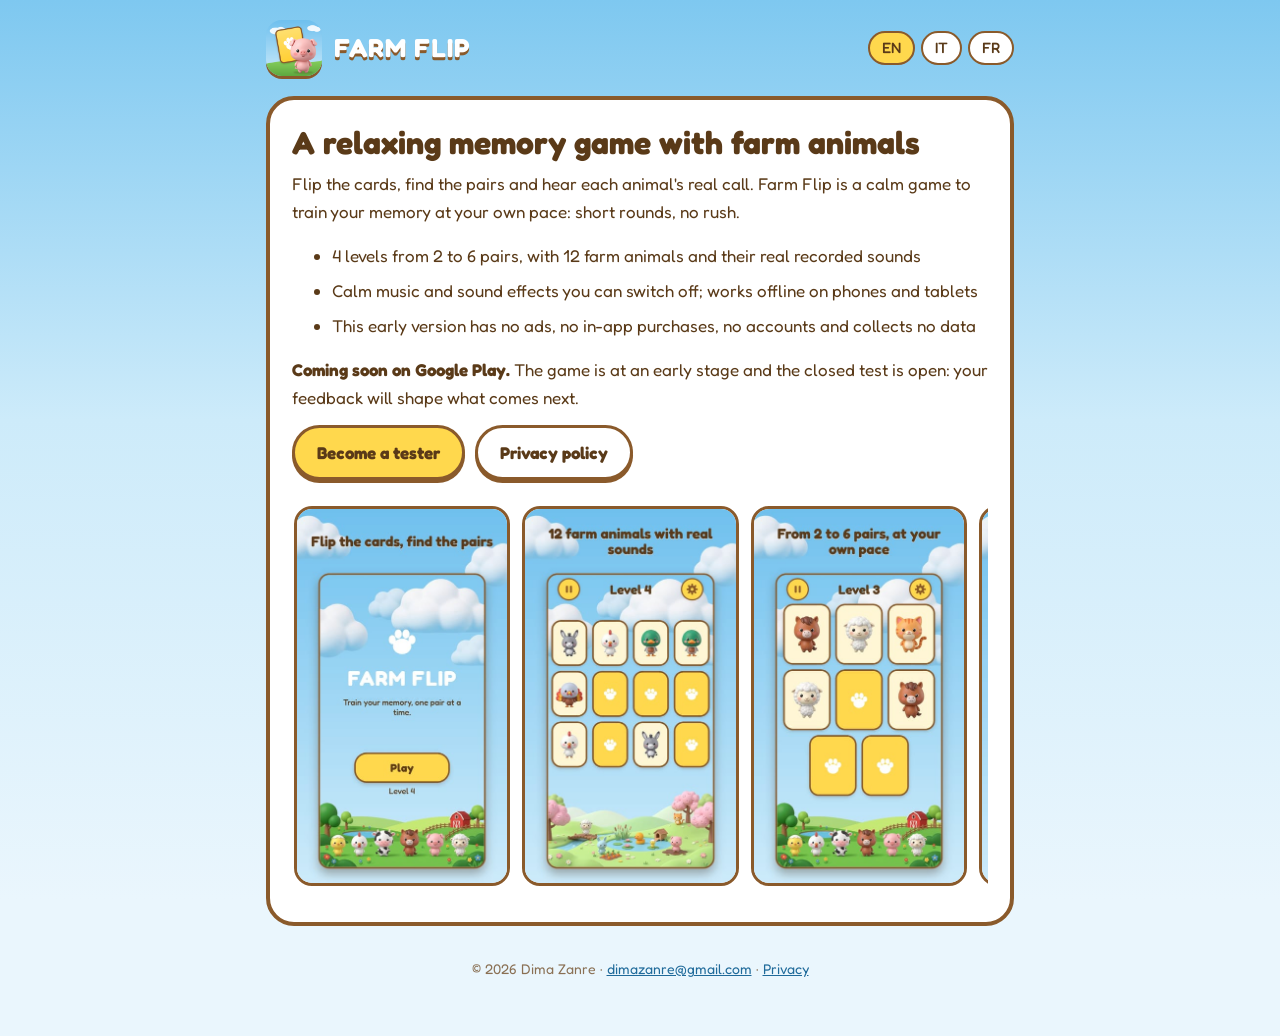
==== farm-flip/index.html @ 9ae6d058 "Farm Flip: sito con privacy policy e pagina per i tester Co-Authored-By: Claude Opus 5.5 <noreply@an" ====
<!doctype html>
<html lang="en">
  <head>
    <meta charset="utf-8" />
    <meta name="viewport" content="width=device-width, initial-scale=1" />
    <title>Farm Flip — relaxing memory game with farm animals</title>
    <meta
      name="description"
      content="Farm Flip is a relaxing memory game: find the pairs of farm animals and train your memory at your own pace. This early version has no ads, no in-app purchases and collects no data."
    />
    <meta property="og:type" content="website" />
    <meta property="og:title" content="Farm Flip — relaxing memory game with farm animals" />
    <meta
      property="og:description"
      content="Flip the cards, find the pairs and train your memory at your own pace."
    />
    <meta
      property="og:image"
      content="https://dimainc26.github.io/farm-flip/assets/og-testers.png"
    />
    <meta property="og:url" content="https://dimainc26.github.io/farm-flip/" />
    <link rel="icon" href="assets/icon-192.png" />
    <link rel="stylesheet" href="assets/site.css" />
  </head>
  <body>
    <div class="wrap">
      <header class="top">
        <a class="home" href="./" data-internal>
          <img src="assets/icon-192.png" alt="" />
          <span class="brand">FARM FLIP</span>
        </a>
        <nav class="langs" aria-label="Language">
          <button type="button" value="en">EN</button>
          <button type="button" value="it">IT</button>
          <button type="button" value="fr">FR</button>
        </nav>
      </header>

      <!-- ============================================================ ENGLISH -->
      <article class="card" data-lang="en" lang="en">
        <h1>A relaxing memory game with farm animals</h1>
        <p>
          Flip the cards, find the pairs and hear each animal's real call. Farm Flip is a calm game
          to train your memory at your own pace: short rounds, no rush.
        </p>
        <ul>
          <li>4 levels from 2 to 6 pairs, with 12 farm animals and their real recorded sounds</li>
          <li>
            Calm music and sound effects you can switch off; works offline on phones and tablets
          </li>
          <li>
            This early version has no ads, no in-app purchases, no accounts and collects no data
          </li>
        </ul>
        <p>
          <strong>Coming soon on Google Play.</strong> The game is at an early stage and the closed
          test is open: your feedback will shape what comes next.
        </p>
        <a class="btn" href="test/" data-internal>Become a tester</a>
        <a class="btn secondary" href="privacy/" data-internal>Privacy policy</a>
        <div class="shots">
          <img src="assets/screens/en/01.jpg" alt="Home screen with the farm animals" />
          <img src="assets/screens/en/02.jpg" alt="Level 4 with twelve cards" />
          <img src="assets/screens/en/03.jpg" alt="Level 3 on the farm" />
          <img src="assets/screens/en/04.jpg" alt="Level complete screen" />
        </div>
      </article>

      <!-- ============================================================ ITALIANO -->
      <article class="card" data-lang="it" lang="it">
        <h1>Un memory rilassante con gli animali della fattoria</h1>
        <p>
          Gira le carte, trova le coppie e ascolta il verso vero di ogni animale. Farm Flip è un
          gioco tranquillo per allenare la memoria con i tuoi tempi: partite brevi, nessuna fretta.
        </p>
        <ul>
          <li>
            4 livelli da 2 a 6 coppie, con 12 animali della fattoria e i loro versi registrati dal
            vero
          </li>
          <li>
            Musica tranquilla ed effetti sonori che puoi disattivare; funziona offline su telefono e
            tablet
          </li>
          <li>
            In questa prima versione: niente pubblicità, niente acquisti in-app, nessun account,
            nessun dato raccolto
          </li>
        </ul>
        <p>
          <strong>Presto su Google Play.</strong> Il gioco è ai primi passi e il test chiuso è
          aperto: i tuoi commenti decideranno come crescerà.
        </p>
        <a class="btn" href="test/" data-internal>Diventa tester</a>
        <a class="btn secondary" href="privacy/" data-internal>Informativa sulla privacy</a>
        <div class="shots">
          <img src="assets/screens/it/01.jpg" alt="Schermata iniziale con gli animali" />
          <img src="assets/screens/it/02.jpg" alt="Livello 4 con dodici carte" />
          <img src="assets/screens/it/03.jpg" alt="Livello 3 nella fattoria" />
          <img src="assets/screens/it/04.jpg" alt="Schermata di fine livello" />
        </div>
      </article>

      <!-- ============================================================ FRANÇAIS -->
      <article class="card" data-lang="fr" lang="fr">
        <h1>Un memory relaxant avec les animaux de la ferme</h1>
        <p>
          Retournez les cartes, trouvez les paires et écoutez le vrai cri de chaque animal. Farm
          Flip est un jeu calme pour entraîner votre mémoire à votre rythme : des parties courtes,
          sans pression.
        </p>
        <ul>
          <li>
            4 niveaux de 2 à 6 paires, avec 12 animaux de la ferme et leurs vrais cris enregistrés
          </li>
          <li>
            Musique douce et effets sonores désactivables ; fonctionne hors ligne sur téléphone et
            tablette
          </li>
          <li>
            Dans cette première version : sans publicité, sans achats intégrés, sans compte, aucune
            donnée collectée
          </li>
        </ul>
        <p>
          <strong>Bientôt sur Google Play.</strong> Le jeu n'en est qu'à ses débuts et le test fermé
          est ouvert : vos retours guideront la suite.
        </p>
        <a class="btn" href="test/" data-internal>Devenir testeur</a>
        <a class="btn secondary" href="privacy/" data-internal>Politique de confidentialité</a>
        <div class="shots">
          <img src="assets/screens/fr/01.jpg" alt="Écran d'accueil avec les animaux" />
          <img src="assets/screens/fr/02.jpg" alt="Niveau 4 avec douze cartes" />
          <img src="assets/screens/fr/03.jpg" alt="Niveau 3 à la ferme" />
          <img src="assets/screens/fr/04.jpg" alt="Écran de fin de niveau" />
        </div>
      </article>

      <footer>
        © 2026 Dima Zanre ·
        <a href="mailto:dimazanre@gmail.com">dimazanre@gmail.com</a> ·
        <a href="privacy/" data-internal>Privacy</a>
      </footer>
    </div>
    <script src="assets/lang.js"></script>
  </body>
</html>
---- farm-flip/assets/site.css ----
/* Farm Flip — sito statico (landing, privacy policy, pagina tester). Stessi colori e font dell'app. */
@font-face {
  font-family: "Fredoka";
  src: url("fonts/Fredoka_400Regular.ttf") format("truetype");
  font-weight: 400;
  font-display: swap;
}
@font-face {
  font-family: "Fredoka";
  src: url("fonts/Fredoka_500Medium.ttf") format("truetype");
  font-weight: 500;
  font-display: swap;
}
@font-face {
  font-family: "Fredoka";
  src: url("fonts/Fredoka_700Bold.ttf") format("truetype");
  font-weight: 700;
  font-display: swap;
}

:root {
  --sky-top: #7ec8f0;
  --sky-bottom: #cdebfa;
  --grass: #7cc456;
  --yellow: #ffd84d;
  --cream: #fff6d6;
  --brown: #8a5a2b;
  --text: #5a3a18;
  --muted: #8a7054;
  --link: #1f6a9a;
  --white: #ffffff;
}

* {
  box-sizing: border-box;
}

html {
  background: #eaf6fd;
}

body {
  margin: 0;
  font-family:
    "Fredoka",
    system-ui,
    -apple-system,
    "Segoe UI",
    sans-serif;
  font-size: 17px;
  line-height: 1.6;
  color: var(--text);
  background: linear-gradient(var(--sky-top), var(--sky-bottom) 420px, #eaf6fd 900px);
}

.wrap {
  max-width: 780px;
  margin: 0 auto;
  padding: 20px 16px 56px;
}

.top {
  display: flex;
  align-items: center;
  gap: 12px;
  flex-wrap: wrap;
}

.top a.home {
  display: flex;
  align-items: center;
  gap: 12px;
  text-decoration: none;
}

.top img {
  width: 56px;
  height: 56px;
  border-radius: 16px;
  box-shadow: 0 3px 0 var(--brown);
}

.brand {
  font-weight: 700;
  font-size: 26px;
  letter-spacing: 1px;
  color: var(--white);
  text-shadow: 0 3px 0 var(--brown);
}

.langs {
  margin-left: auto;
  display: flex;
  gap: 6px;
}

.langs button {
  font: inherit;
  font-weight: 500;
  font-size: 15px;
  color: var(--text);
  background: var(--white);
  border: 2px solid var(--brown);
  border-radius: 999px;
  padding: 3px 12px;
  cursor: pointer;
}

.langs button[aria-pressed="true"] {
  background: var(--yellow);
}

.card {
  background: var(--white);
  border: 4px solid var(--brown);
  border-radius: 28px;
  padding: 24px 22px;
  margin-top: 20px;
}

h1 {
  font-weight: 700;
  font-size: 32px;
  line-height: 1.2;
  margin: 0 0 8px;
}

h2 {
  font-weight: 700;
  font-size: 22px;
  line-height: 1.3;
  margin: 28px 0 6px;
}

p,
li {
  margin: 8px 0;
}

a {
  color: var(--link);
}

.muted {
  color: var(--muted);
  font-size: 15px;
}

.btn {
  display: inline-block;
  margin: 6px 6px 6px 0;
  padding: 11px 22px;
  font-weight: 700;
  color: var(--text);
  text-decoration: none;
  background: var(--yellow);
  border: 3px solid var(--brown);
  border-radius: 999px;
  box-shadow: 0 3px 0 var(--brown);
}

.btn.secondary {
  background: var(--white);
}

.steps {
  list-style: none;
  counter-reset: step;
  padding: 0;
}

.steps li {
  position: relative;
  counter-increment: step;
  padding-left: 54px;
  margin: 20px 0;
}

.steps li::before {
  content: counter(step);
  position: absolute;
  left: 0;
  top: -3px;
  width: 40px;
  height: 40px;
  display: grid;
  place-items: center;
  font-weight: 700;
  background: var(--yellow);
  border: 3px solid var(--brown);
  border-radius: 50%;
}

.note {
  background: var(--cream);
  border-radius: 16px;
  padding: 12px 16px;
  margin: 16px 0;
}

.shots {
  display: flex;
  gap: 12px;
  overflow-x: auto;
  padding: 4px 2px 12px;
  margin-top: 16px;
}

.shots img {
  height: 380px;
  border-radius: 18px;
  border: 3px solid var(--brown);
}

footer {
  margin-top: 32px;
  text-align: center;
  font-size: 14px;
  color: var(--muted);
}

/* Lingue: senza JavaScript si vedono tutte, una sotto l'altra; con JavaScript solo quella scelta. */
html.js [data-lang]:not(.active) {
  display: none;
}

@media (max-width: 520px) {
  body {
    font-size: 16px;
  }
  h1 {
    font-size: 27px;
  }
  .card {
    padding: 20px 16px;
    border-radius: 22px;
  }
  .shots img {
    height: 300px;
  }
}
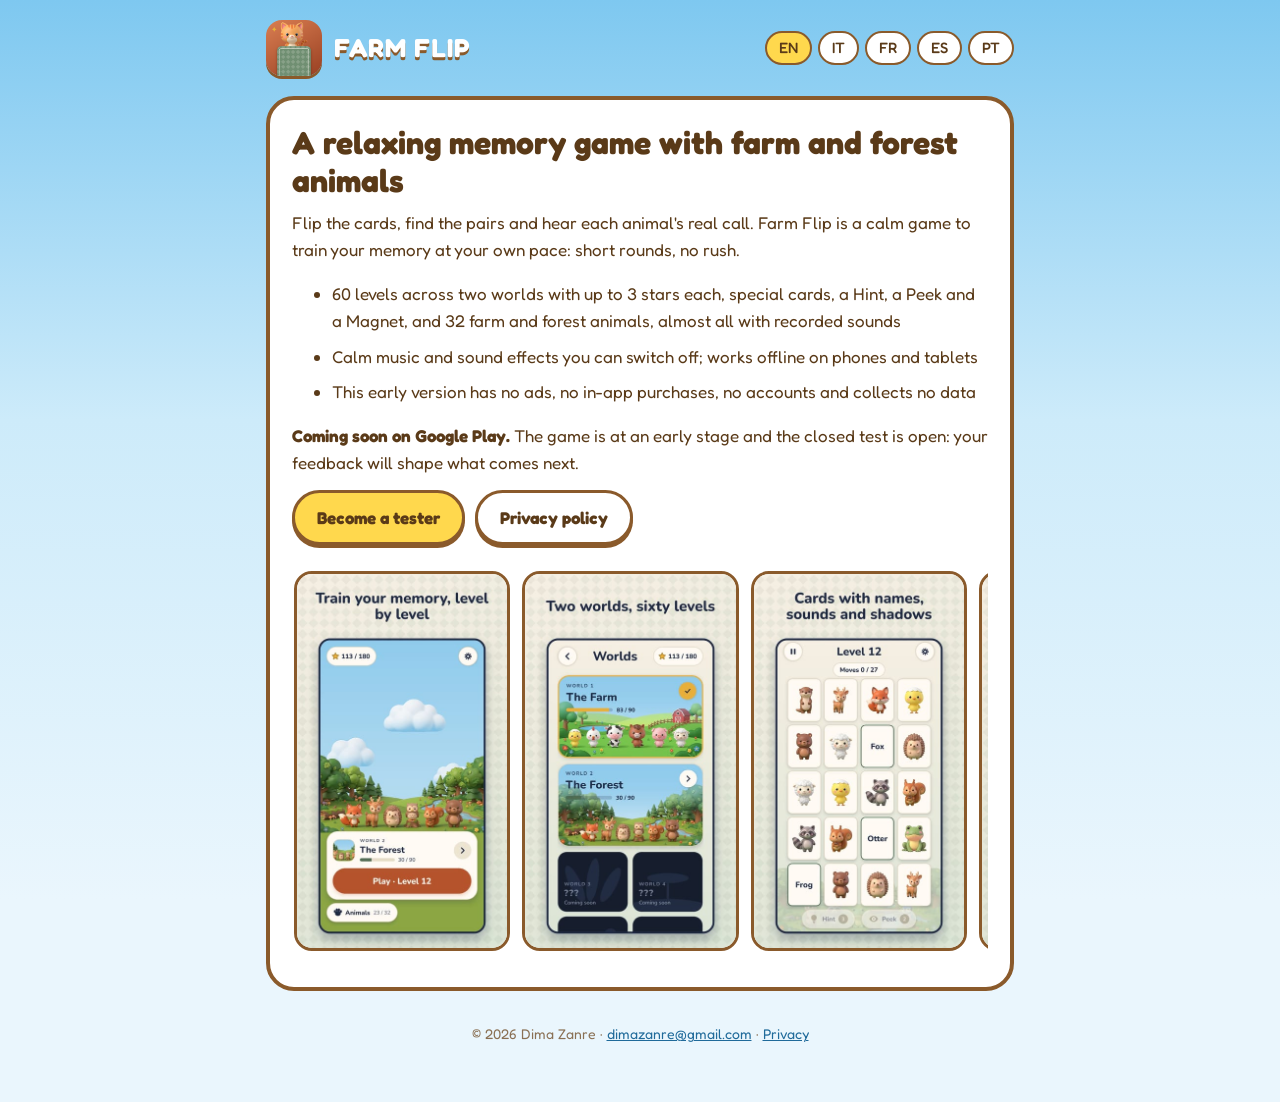
==== commit d1a53b2a: "Farm Flip: sito in cinque lingue, screenshot nuovi e informativa aggiornata Home, pagina tester e in" ====
--- a/farm-flip/index.html
+++ b/farm-flip/index.html
@@ -3,13 +3,16 @@
   <head>
     <meta charset="utf-8" />
     <meta name="viewport" content="width=device-width, initial-scale=1" />
-    <title>Farm Flip — relaxing memory game with farm animals</title>
+    <title>Farm Flip — relaxing memory game with farm and forest animals</title>
     <meta
       name="description"
-      content="Farm Flip is a relaxing memory game: find the pairs of farm animals and train your memory at your own pace. This early version has no ads, no in-app purchases and collects no data."
+      content="Farm Flip is a relaxing memory game: find the pairs of farm and forest animals and train your memory at your own pace. This early version has no ads, no in-app purchases and collects no data."
     />
     <meta property="og:type" content="website" />
-    <meta property="og:title" content="Farm Flip — relaxing memory game with farm animals" />
+    <meta
+      property="og:title"
+      content="Farm Flip — relaxing memory game with farm and forest animals"
+    />
     <meta
       property="og:description"
       content="Flip the cards, find the pairs and train your memory at your own pace."
@@ -33,18 +36,23 @@
           <button type="button" value="en">EN</button>
           <button type="button" value="it">IT</button>
           <button type="button" value="fr">FR</button>
+          <button type="button" value="es">ES</button>
+          <button type="button" value="pt">PT</button>
         </nav>
       </header>
 
       <!-- ============================================================ ENGLISH -->
       <article class="card" data-lang="en" lang="en">
-        <h1>A relaxing memory game with farm animals</h1>
+        <h1>A relaxing memory game with farm and forest animals</h1>
         <p>
           Flip the cards, find the pairs and hear each animal's real call. Farm Flip is a calm game
           to train your memory at your own pace: short rounds, no rush.
         </p>
         <ul>
-          <li>4 levels from 2 to 6 pairs, with 12 farm animals and their real recorded sounds</li>
+          <li>
+            60 levels across two worlds with up to 3 stars each, special cards, a Hint, a Peek and a
+            Magnet, and 32 farm and forest animals, almost all with recorded sounds
+          </li>
           <li>
             Calm music and sound effects you can switch off; works offline on phones and tablets
           </li>
@@ -59,24 +67,27 @@
         <a class="btn" href="test/" data-internal>Become a tester</a>
         <a class="btn secondary" href="privacy/" data-internal>Privacy policy</a>
         <div class="shots">
-          <img src="assets/screens/en/01.jpg" alt="Home screen with the farm animals" />
-          <img src="assets/screens/en/02.jpg" alt="Level 4 with twelve cards" />
-          <img src="assets/screens/en/03.jpg" alt="Level 3 on the farm" />
-          <img src="assets/screens/en/04.jpg" alt="Level complete screen" />
+          <img src="assets/screens/en/01.jpg" alt="The home screen with the world in progress" />
+          <img src="assets/screens/en/02.jpg" alt="The two worlds, the Farm and the Forest" />
+          <img src="assets/screens/en/03.jpg" alt="A Forest level with cards showing names" />
+          <img src="assets/screens/en/04.jpg" alt="A Farm level with shadow cards and boosters" />
+          <img src="assets/screens/en/05.jpg" alt="The animal album" />
+          <img src="assets/screens/en/06.jpg" alt="Level complete screen" />
         </div>
       </article>
 
       <!-- ============================================================ ITALIANO -->
       <article class="card" data-lang="it" lang="it">
-        <h1>Un memory rilassante con gli animali della fattoria</h1>
+        <h1>Un memory rilassante con gli animali della fattoria e del bosco</h1>
         <p>
           Gira le carte, trova le coppie e ascolta il verso vero di ogni animale. Farm Flip è un
           gioco tranquillo per allenare la memoria con i tuoi tempi: partite brevi, nessuna fretta.
         </p>
         <ul>
           <li>
-            4 livelli da 2 a 6 coppie, con 12 animali della fattoria e i loro versi registrati dal
-            vero
+            60 livelli in due mondi con fino a 3 stelle ciascuno, carte speciali, un Aiuto, uno
+            Sbircia e una Calamita, e 32 animali della fattoria e del bosco, quasi tutti con il
+            verso registrato
           </li>
           <li>
             Musica tranquilla ed effetti sonori che puoi disattivare; funziona offline su telefono e
@@ -94,45 +105,142 @@
         <a class="btn" href="test/" data-internal>Diventa tester</a>
         <a class="btn secondary" href="privacy/" data-internal>Informativa sulla privacy</a>
         <div class="shots">
-          <img src="assets/screens/it/01.jpg" alt="Schermata iniziale con gli animali" />
-          <img src="assets/screens/it/02.jpg" alt="Livello 4 con dodici carte" />
-          <img src="assets/screens/it/03.jpg" alt="Livello 3 nella fattoria" />
-          <img src="assets/screens/it/04.jpg" alt="Schermata di fine livello" />
+          <img src="assets/screens/it/01.jpg" alt="La Home con il mondo in corso" />
+          <img src="assets/screens/it/02.jpg" alt="I due mondi, la Fattoria e il Bosco" />
+          <img src="assets/screens/it/03.jpg" alt="Un livello del Bosco con carte con il nome" />
+          <img
+            src="assets/screens/it/04.jpg"
+            alt="Un livello della Fattoria con carte ombra e booster"
+          />
+          <img src="assets/screens/it/05.jpg" alt="L'album degli animali" />
+          <img src="assets/screens/it/06.jpg" alt="Schermata di fine livello" />
         </div>
       </article>
 
       <!-- ============================================================ FRANÇAIS -->
       <article class="card" data-lang="fr" lang="fr">
-        <h1>Un memory relaxant avec les animaux de la ferme</h1>
+        <h1>Un memory relaxant avec les animaux de la ferme et de la forêt</h1>
         <p>
           Retournez les cartes, trouvez les paires et écoutez le vrai cri de chaque animal. Farm
-          Flip est un jeu calme pour entraîner votre mémoire à votre rythme : des parties courtes,
+          Flip est un jeu calme pour entraîner votre mémoire à votre rythme : des parties courtes,
           sans pression.
         </p>
         <ul>
           <li>
-            4 niveaux de 2 à 6 paires, avec 12 animaux de la ferme et leurs vrais cris enregistrés
-          </li>
-          <li>
-            Musique douce et effets sonores désactivables ; fonctionne hors ligne sur téléphone et
+            60 niveaux dans deux mondes avec jusqu'à 3 étoiles chacun, des cartes spéciales, un
+            Indice, un Coup d'œil et un Aimant, et 32 animaux de la ferme et de la forêt, presque
+            tous avec leur cri enregistré
+          </li>
+          <li>
+            Musique douce et effets sonores désactivables ; fonctionne hors ligne sur téléphone et
             tablette
           </li>
           <li>
-            Dans cette première version : sans publicité, sans achats intégrés, sans compte, aucune
+            Dans cette première version : sans publicité, sans achats intégrés, sans compte, aucune
             donnée collectée
           </li>
         </ul>
         <p>
           <strong>Bientôt sur Google Play.</strong> Le jeu n'en est qu'à ses débuts et le test fermé
-          est ouvert : vos retours guideront la suite.
+          est ouvert : vos retours guideront la suite.
         </p>
         <a class="btn" href="test/" data-internal>Devenir testeur</a>
         <a class="btn secondary" href="privacy/" data-internal>Politique de confidentialité</a>
         <div class="shots">
-          <img src="assets/screens/fr/01.jpg" alt="Écran d'accueil avec les animaux" />
-          <img src="assets/screens/fr/02.jpg" alt="Niveau 4 avec douze cartes" />
-          <img src="assets/screens/fr/03.jpg" alt="Niveau 3 à la ferme" />
-          <img src="assets/screens/fr/04.jpg" alt="Écran de fin de niveau" />
+          <img src="assets/screens/fr/01.jpg" alt="L'accueil avec le monde en cours" />
+          <img src="assets/screens/fr/02.jpg" alt="Les deux mondes, la Ferme et la Forêt" />
+          <img
+            src="assets/screens/fr/03.jpg"
+            alt="Un niveau de la Forêt avec des cartes portant un nom"
+          />
+          <img
+            src="assets/screens/fr/04.jpg"
+            alt="Un niveau de la Ferme avec cartes ombre et boosters"
+          />
+          <img src="assets/screens/fr/05.jpg" alt="L'album des animaux" />
+          <img src="assets/screens/fr/06.jpg" alt="Écran de fin de niveau" />
+        </div>
+      </article>
+
+      <!-- ============================================================ ESPAÑOL -->
+      <article class="card" data-lang="es" lang="es">
+        <h1>Un juego de memoria relajante con animales de la granja y del bosque</h1>
+        <p>
+          Da la vuelta a las cartas, encuentra los pares y escucha el sonido real de cada animal.
+          Farm Flip es un juego tranquilo para entrenar la memoria a tu ritmo: partidas cortas, sin
+          prisa.
+        </p>
+        <ul>
+          <li>
+            60 niveles en dos mundos con hasta 3 estrellas cada uno, cartas especiales, una Pista,
+            un Vistazo y un Imán, y 32 animales de la granja y del bosque, casi todos con su sonido
+            grabado
+          </li>
+          <li>
+            Música tranquila y efectos de sonido que puedes desactivar; funciona sin conexión en
+            teléfonos y tabletas
+          </li>
+          <li>
+            Esta primera versión no tiene anuncios, compras dentro de la aplicación ni cuentas, y no
+            recoge ningún dato
+          </li>
+        </ul>
+        <p>
+          <strong>Próximamente en Google Play.</strong> El juego está en una fase inicial y la
+          prueba cerrada está abierta: tus comentarios marcarán lo que viene después.
+        </p>
+        <a class="btn" href="test/" data-internal>Hazte probador</a>
+        <a class="btn secondary" href="privacy/" data-internal>Política de privacidad</a>
+        <div class="shots">
+          <img src="assets/screens/es/01.jpg" alt="La pantalla de inicio con el mundo en curso" />
+          <img src="assets/screens/es/02.jpg" alt="Los dos mundos, la Granja y el Bosque" />
+          <img src="assets/screens/es/03.jpg" alt="Un nivel del Bosque con cartas con nombre" />
+          <img
+            src="assets/screens/es/04.jpg"
+            alt="Un nivel de la Granja con cartas sombra y ayudas"
+          />
+          <img src="assets/screens/es/05.jpg" alt="El álbum de animales" />
+          <img src="assets/screens/es/06.jpg" alt="Pantalla de nivel completado" />
+        </div>
+      </article>
+
+      <!-- ============================================================ PORTUGUÊS -->
+      <article class="card" data-lang="pt" lang="pt-BR">
+        <h1>Um jogo da memória relaxante com animais da fazenda e da floresta</h1>
+        <p>
+          Vire as cartas, encontre os pares e ouça o som real de cada animal. O Farm Flip é um jogo
+          tranquilo para treinar a memória no seu ritmo: partidas curtas, sem pressa.
+        </p>
+        <ul>
+          <li>
+            60 níveis em dois mundos com até 3 estrelas cada um, cartas especiais, uma Dica, um
+            Espiar e um Ímã, e 32 animais da fazenda e da floresta, quase todos com o som gravado
+          </li>
+          <li>
+            Música tranquila e efeitos sonoros que você pode desativar; funciona sem conexão em
+            celulares e tablets
+          </li>
+          <li>
+            Esta primeira versão não tem anúncios, compras dentro do aplicativo nem contas, e não
+            coleta nenhum dado
+          </li>
+        </ul>
+        <p>
+          <strong>Em breve no Google Play.</strong> O jogo está em fase inicial e o teste fechado
+          está aberto: o seu feedback vai definir o que vem a seguir.
+        </p>
+        <a class="btn" href="test/" data-internal>Seja um testador</a>
+        <a class="btn secondary" href="privacy/" data-internal>Política de privacidade</a>
+        <div class="shots">
+          <img src="assets/screens/pt/01.jpg" alt="A tela inicial com o mundo em andamento" />
+          <img src="assets/screens/pt/02.jpg" alt="Os dois mundos, a Fazenda e a Floresta" />
+          <img src="assets/screens/pt/03.jpg" alt="Um nível da Floresta com cartas com nome" />
+          <img
+            src="assets/screens/pt/04.jpg"
+            alt="Um nível da Fazenda com cartas sombra e ajudas"
+          />
+          <img src="assets/screens/pt/05.jpg" alt="O álbum de animais" />
+          <img src="assets/screens/pt/06.jpg" alt="Tela de nível concluído" />
         </div>
       </article>
 
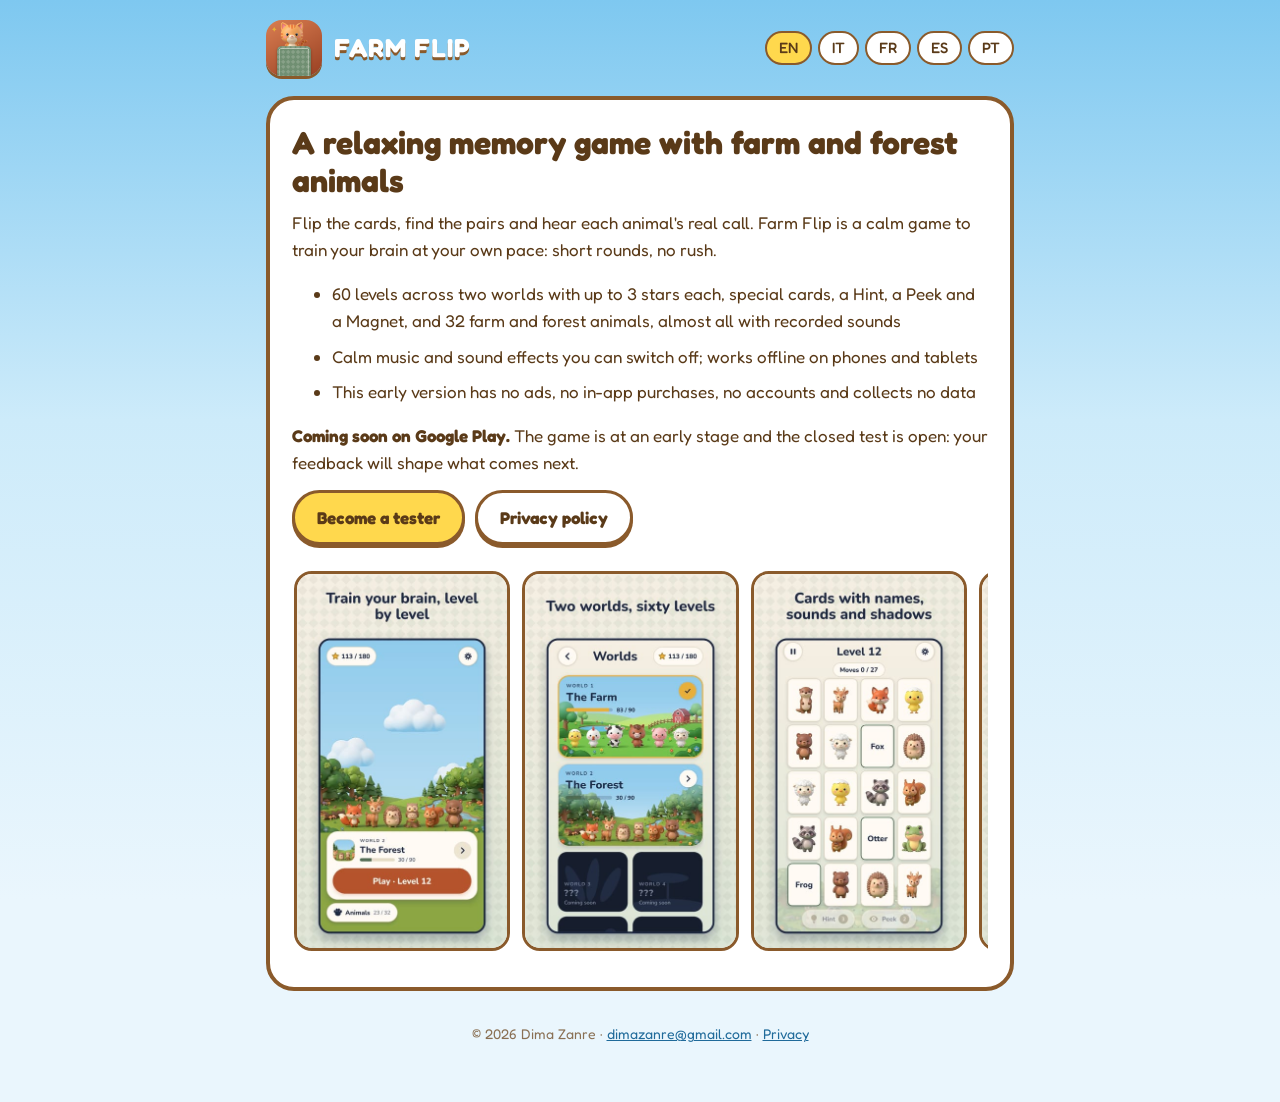
==== commit 12568bc5: "Farm Flip: il sito dice «allena la mente», con il primo screenshot aggiornato Co-Authored-By: Claude" ====
--- a/farm-flip/index.html
+++ b/farm-flip/index.html
@@ -6,7 +6,7 @@
     <title>Farm Flip — relaxing memory game with farm and forest animals</title>
     <meta
       name="description"
-      content="Farm Flip is a relaxing memory game: find the pairs of farm and forest animals and train your memory at your own pace. This early version has no ads, no in-app purchases and collects no data."
+      content="Farm Flip is a relaxing memory game: find the pairs of farm and forest animals and train your brain at your own pace. This early version has no ads, no in-app purchases and collects no data."
     />
     <meta property="og:type" content="website" />
     <meta
@@ -15,7 +15,7 @@
     />
     <meta
       property="og:description"
-      content="Flip the cards, find the pairs and train your memory at your own pace."
+      content="Flip the cards, find the pairs and train your brain at your own pace."
     />
     <meta
       property="og:image"
@@ -46,7 +46,7 @@
         <h1>A relaxing memory game with farm and forest animals</h1>
         <p>
           Flip the cards, find the pairs and hear each animal's real call. Farm Flip is a calm game
-          to train your memory at your own pace: short rounds, no rush.
+          to train your brain at your own pace: short rounds, no rush.
         </p>
         <ul>
           <li>
@@ -81,7 +81,7 @@
         <h1>Un memory rilassante con gli animali della fattoria e del bosco</h1>
         <p>
           Gira le carte, trova le coppie e ascolta il verso vero di ogni animale. Farm Flip è un
-          gioco tranquillo per allenare la memoria con i tuoi tempi: partite brevi, nessuna fretta.
+          gioco tranquillo per allenare la mente con i tuoi tempi: partite brevi, nessuna fretta.
         </p>
         <ul>
           <li>
@@ -122,7 +122,7 @@
         <h1>Un memory relaxant avec les animaux de la ferme et de la forêt</h1>
         <p>
           Retournez les cartes, trouvez les paires et écoutez le vrai cri de chaque animal. Farm
-          Flip est un jeu calme pour entraîner votre mémoire à votre rythme : des parties courtes,
+          Flip est un jeu calme pour entraîner votre cerveau à votre rythme : des parties courtes,
           sans pression.
         </p>
         <ul>
@@ -167,7 +167,7 @@
         <h1>Un juego de memoria relajante con animales de la granja y del bosque</h1>
         <p>
           Da la vuelta a las cartas, encuentra los pares y escucha el sonido real de cada animal.
-          Farm Flip es un juego tranquilo para entrenar la memoria a tu ritmo: partidas cortas, sin
+          Farm Flip es un juego tranquilo para entrenar el cerebro a tu ritmo: partidas cortas, sin
           prisa.
         </p>
         <ul>
@@ -209,7 +209,7 @@
         <h1>Um jogo da memória relaxante com animais da fazenda e da floresta</h1>
         <p>
           Vire as cartas, encontre os pares e ouça o som real de cada animal. O Farm Flip é um jogo
-          tranquilo para treinar a memória no seu ritmo: partidas curtas, sem pressa.
+          tranquilo para treinar o cérebro no seu ritmo: partidas curtas, sem pressa.
         </p>
         <ul>
           <li>
